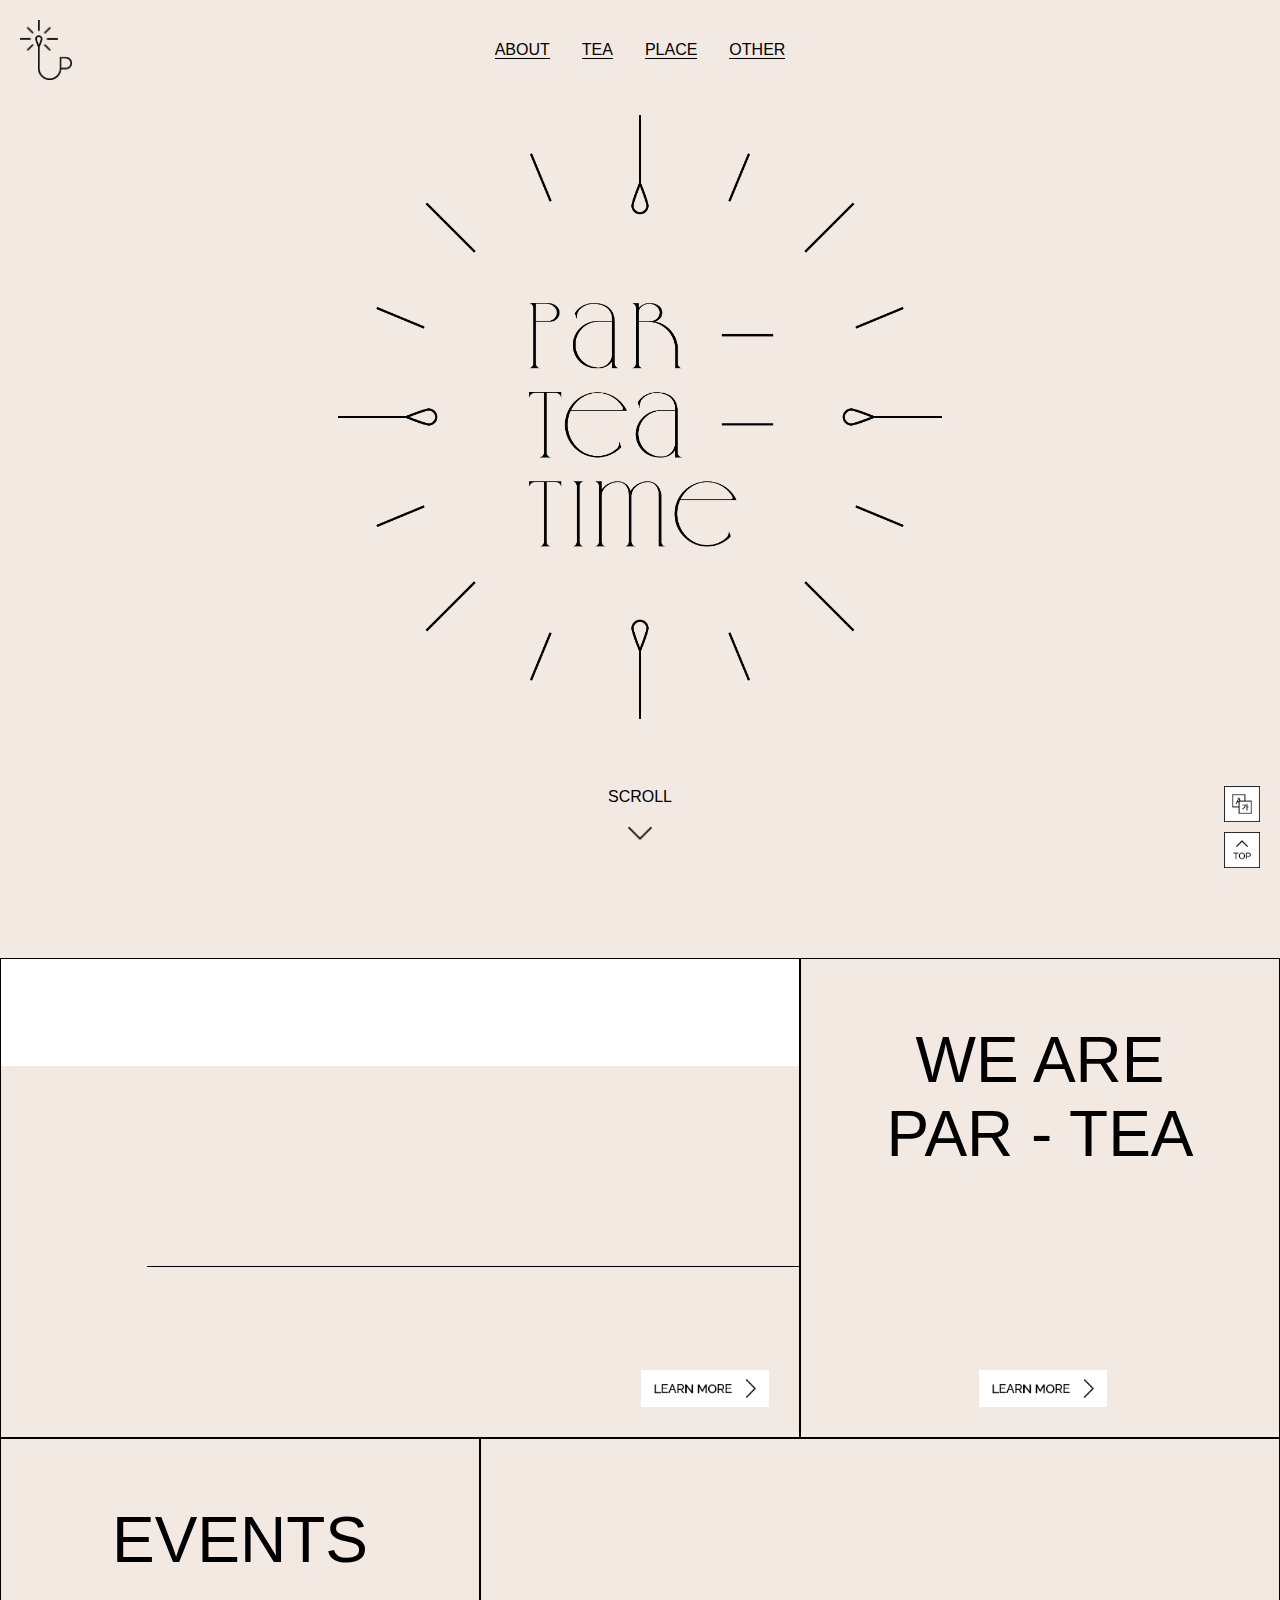
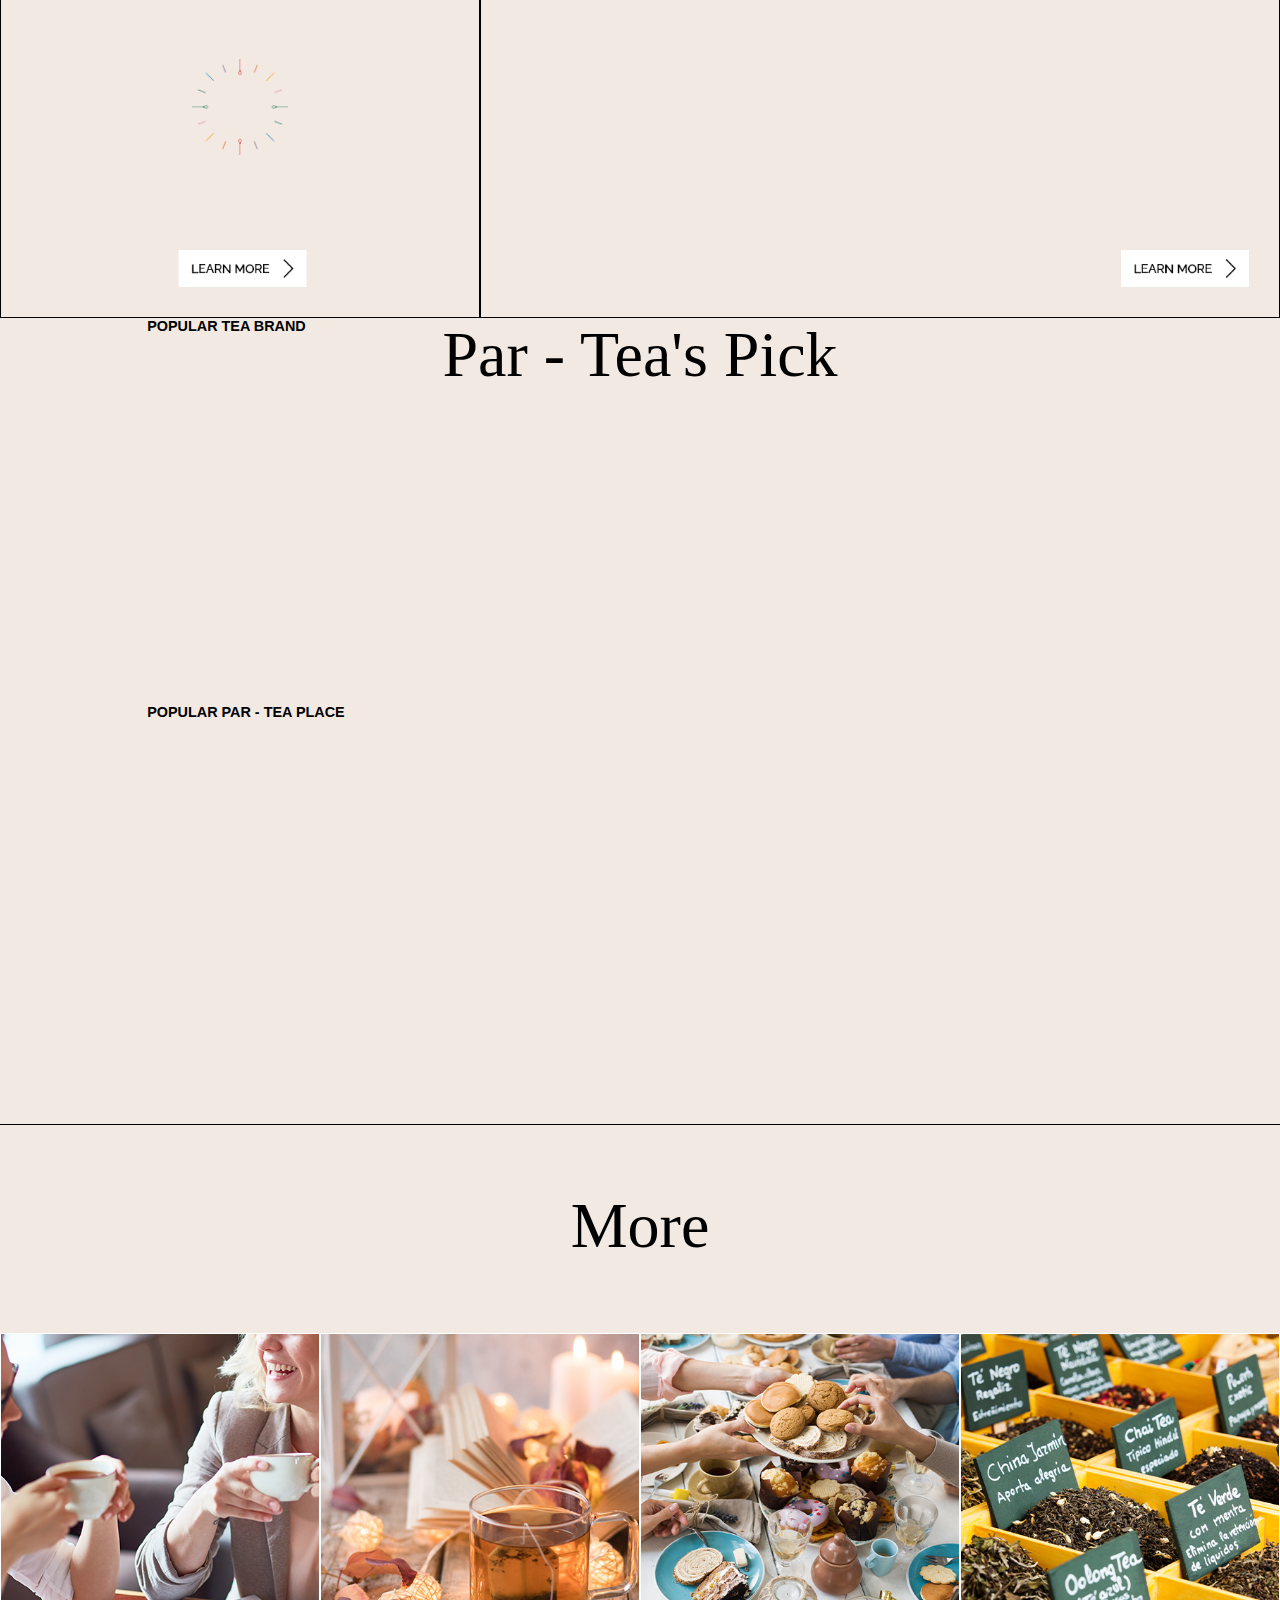
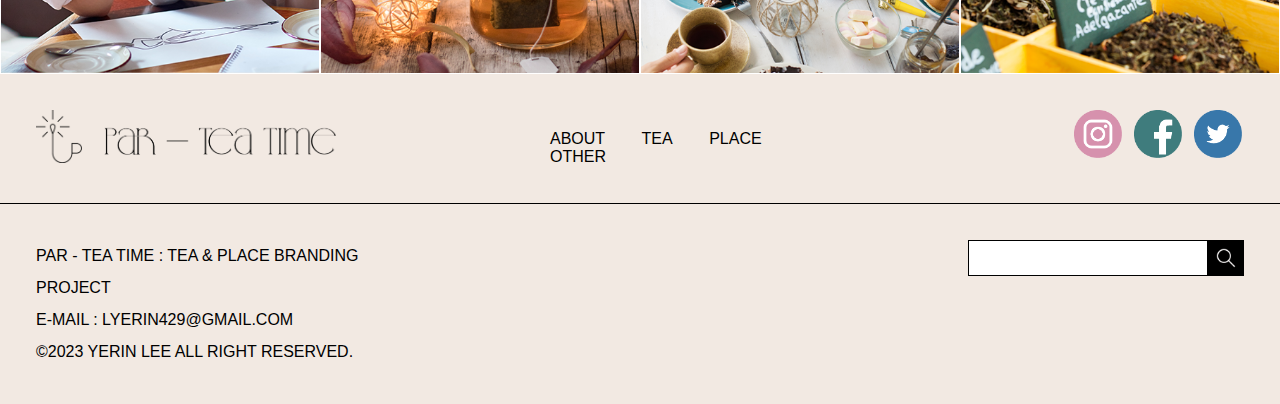
==== index.html @ ff9263ac "Add files via upload" ====
<!DOCTYPE html>
<html lang="en" class="no-js">
	<head>
		<meta charset="UTF-8" />
		<meta name="viewport" content="width=device-width, initial-scale=1">
		<title>PAR - TEA - TIME</title>
		<meta name="description" content="A smooth scrolling design with fixed sections." />
		<meta name="keywords" content="smooth scrolling, layout, frontend, css, javascript, web design" />
		<meta name="author" content="Codrops" />
		<link rel="shortcut icon" href="favicon.ico">
		<link rel="stylesheet" type="text/css" href="css/base.css" />
		<link href="https://unpkg.com/aos@2.3.1/dist/aos.css" rel="stylesheet"></link>
		<script src="https://unpkg.com/aos@2.3.1/dist/aos.js" type="text/javascript"></script>
		
	</head>
	<body>
		<main>
			<script> AOS.init(); </script>
			<div class="frame">
				<div class="frame__title"> 
					<a href="index.html"><img src="images/par-tea_logo.png" alt=""></a>
				</div>
				<nav class="frame__demos">
					<a class="frame__demos-item" href="index2.html">ABOUT</a>
					<a class="frame__demos-item" href="index3.html">TEA</a>
					<a class="frame__demos-item" href="index4.html">PLACE</a>
					<a class="frame__demos-item" href="index5.html">OTHER</a>
				</nav>
			</div>
			<section class="section section--intro">
				<img data-aos="fade"
				data-aos-duration="3000" class="section__title" src="images/par-tea_title.png" alt="">
				<div class="section__scroll">
					<p>SCROLL</p>
					<a href="#banner"><div id="scrollbtn"></div></a>
				</div>
				<div id="title_deco">
					<p data-aos="fade-right" data-aos-duration="1500" class="titlesub" id="sub1">PARTY NEEDS TEA</p>
					<p data-aos="fade-left" data-aos-duration="1500" class="titlesub" id="sub2">TEA NEEDS PARTY</p>
					<img class="title_effect" id="effect1" src="images/effect2.gif" alt="effect">
					<img class="title_effect" id="effect2" src="images/effect.gif" alt="effect">
				</div>
			</section>
			<section id="banner">
				<div class="banner" id="ban1">
					<div data-aos="fade-right" data-aos-duration="1200" id="title1"><p>BEST TEA<br>OF THIS YEAR</p></div>
					<a href="#"><img id="button1" src="images/btn_learn.png" alt=""></a>
				</div>
				<div class="banner" id="ban2">
					<p>WE ARE<br>PAR - TEA</p>
					<img id="effect" src="images/effect2.gif" alt="">
					<a href="#"><img id="button2" src="images/btn_learn.png" alt=""></a>
				</div>
				<div class="banner" id="ban3">
					<p>EVENTS</p>
					<img id="effect" src="images/effect.gif" alt="">
					<a href="#"><img id="button3" src="images/btn_learn.png" alt=""></a>
				</div>
				<div class="banner" id="ban4">
					<div data-aos="fade-right" data-aos-duration="1200" id="title1"><p>PAR - TEA PLACE<br>WORLDWIDE</p></div>
					<a href="#"><img id="button1" src="images/btn_learn.png" alt=""></a>
				</div>
				<div id="anibox">
					<p id="anileft">Life is like a cup of tea. where there is tea, there is hope. Life is like a cup of tea. where there is tea, there is hope. </p>
				</div>
			</section>
			<section id="pick">
				<h1>Par - Tea's Pick</h1>
				<h3>POPULAR TEA BRAND</h3>
				<div class="brand">
				<div data-aos="fade-right" data-aos-duration="1000" data-aos-delay="0" class="gallary" id="brand1">
					<a href="#"><img src="images/pick_img1.png" alt=""></a>
					<h5>RONNEFELDT</h5>
					<p>germany | BLACK TEA, GREEN TEA, ROOIBOS</p>
				</div>
				<div data-aos="fade-right" data-aos-duration="1000" data-aos-delay="100" class="gallary" id="brand2">
					<a href="#"><img src="images/pick_img2.png" alt=""></a>
					<h5>TWG</h5>
					<p>singapore | black tea, herbal tea</p>
				</div>
				<div data-aos="fade-right" data-aos-duration="1000" data-aos-delay="200" class="gallary" id="brand3">
					<a href="#"><img src="images/pick_img3.png" alt=""></a>
					<h5>Osulloc</h5>
					<p>south korea | green tea, oolong tea</p>
				</div>
				<div data-aos="fade-right" data-aos-duration="1000" data-aos-delay="300" class="gallary" id="brand4">
					<a href="#"><img src="images/pick_img4.png" alt=""></a>
					<h5>ahmad tea</h5>
					<p>england | black tea, herbal tea</p>
				</div>
			</div>
			<h3>POPULAR PAR - TEA PLACE</h3>
				<div class="brand">
				<div data-aos="fade-right" data-aos-duration="1000" data-aos-delay="400" class="gallary" id="brand1">
					<a href="#"><img src="images/pick_img5.png" alt=""></a>
					<h5>RONNEFELDT</h5>
					<p>germany | BLACK TEA, GREEN TEA, ROOIBOS</p>
				</div>
				<div data-aos="fade-right" data-aos-duration="1000" data-aos-delay="500" class="gallary" id="brand2">
					<a href="#"><img src="images/pick_img6.png" alt=""></a>
					<h5>TWG</h5>
					<p>singapore | black tea, herbal tea</p>
				</div>
				<div data-aos="fade-right" data-aos-duration="1000" data-aos-delay="600" class="gallary" id="brand3">
					<a href="#"><img src="images/pick_img7.png" alt=""></a>
					<h5>Osulloc</h5>
					<p>south korea | green tea, oolong tea</p>
				</div>
				<div data-aos="fade-right" data-aos-duration="1000" data-aos-delay="700" class="gallary" id="brand4">
					<a href="#"><img src="images/pick_img8.png" alt=""></a>
					<h5>ahmad tea</h5>
					<p>england | black tea, herbal tea</p>
				</div>
			</div>
			</section>
			<section id="more">
				<h1>More</h1>
				<div>
				<a href="index2.html"><div class="moremenu" id="more1"><p data-aos="fade-up" data-aos-duration="1000" data-aos-delay="0">ABOUT</p></div></a>
				<a href="index3.html"><div class="moremenu" id="more2"><p data-aos="fade-up" data-aos-duration="1000" data-aos-delay="100">TEA</p></div></a>
				<a href="index4.html"><div class="moremenu" id="more3"><p data-aos="fade-up" data-aos-duration="1000" data-aos-delay="200">PLACE</p></div></a>
				<a href="index5.html"><div class="moremenu" id="more4"><p data-aos="fade-up" data-aos-duration="1000" data-aos-delay="300">OTHER</p></div></a>
			</div>
			</section>
			<footer>	
				<div id="ftup">
				<a href="index.html"><div id="ftlogo"><img src="images/par-tea_ftlogo.png" alt=""></div></a>
				<div id="ftnav">
					<a class="frame__demos-item" href="index2.html">ABOUT</a>
					<a class="frame__demos-item" href="index3.html">TEA</a>
					<a class="frame__demos-item" href="index4.html">PLACE</a>
					<a class="frame__demos-item" href="index5.html">OTHER</a>
				</div>
				<div id="ftsns">
					<a href="#"><img src="images/par-tea_sns1.png" alt=""></a>
					<a href="#"><img src="images/par-tea_sns2.png" alt=""></a>
					<a href="#"><img src="images/par-tea_sns3.png" alt=""></a>
				</div>
				</div>
				<div id="ftdown">
						<p id="info">Par - tea time : tea & place branding project<br>
							e-mail : lyerin429@gmail.com<br>
							©2023 yerin lee All Right Reserved.</p>
					<div id="input">
						<a href="#"><img src="images/search_button.png" alt=""></a>
						<input type="text">

				</div>
			</footer>
			<div id="fixedbtn">
				<a href="#"><img src="images/button_fixed_lang.png" alt=""></a>
				<a href="#"><img src="images/button_fixed_top.png" alt=""></a>
			</div>
		</main>
		<script type="module" src="js/index.js"></script>
	</body>
</html>
---- css/base.css ----
*,
*::after,
*::before {
	box-sizing: border-box;
}

main{
	height: 1080px;
}
:root {
	font-size: 16px;
	--color-text: #000;
	--color-bg: #f2e9e2;
	--color-text-alt: hsl(1deg 69% 50%);
	--color-link: #000;
	--color-link-hover: #000;
	/* Column/item variables */
	--ratio: 1.3; 				/* image ratio */
	--grid-item-width: 32vw;	/* image width */
	--justify: space-between;	/* spread columns or center */
	--gap: 2.5vw;				/* column gap and margin for items */
	--rotation: 0deg;			/* section rotation */
	--radius: 0px;				/* image border radius */
	--offset: -30vh;			/* offset of even columns */
	/* content section */
	--radius-small: 4px; 		/* border radius of small images */
}

body {
	margin: 0;
	text-transform: uppercase;
	color: var(--color-text);
	background-color: var(--color-bg);
	font-family: Raleway, sans-serif;
	-webkit-font-smoothing: antialiased;
	-moz-osx-font-smoothing: grayscale;
}

.demo-2 {
	--color-bg: #df6a26;
    --color-text-alt: #eaa750;
	--ratio: 1;
	--grid-item-width: 23vw;
	--radius: 8px;
}
#fixedbtn{
	width: 36px;
	height: 84px;
	position: fixed;
	bottom: 36px;
	right: 20px;
}
#fixedbtn img{
	width: 36px;
	margin-top: 6px;
}

/* Page Loader */
.js .loading::before,
.js .loading::after {
	content: '';
	position: fixed;
	z-index: 1000;
}

.js .loading::before {
	top: 0;
	left: 0;
	width: 100%;
	height: 100%;
	background: var(--color-bg);
}

.js .loading::after {
	top: 50%;
	left: 50%;
	width: 60px;
	height: 60px;
	margin: -30px 0 0 -30px;
	border-radius: 50%;
	opacity: 0.4;
	background: var(--color-link);
	animation: loaderAnim 0.7s linear infinite alternate forwards;

}

@keyframes loaderAnim {
	to {
		opacity: 1;
		transform: scale3d(0.5,0.5,1);
	}
}

a {
	text-decoration: none;
	color: var(--color-link);
	outline: none;
	cursor: pointer;
}

a:hover {
	color: var(--color-link-hover);
	outline: none;
}

/* Better focus styles from https://developer.mozilla.org/en-US/docs/Web/CSS/:focus-visible */
a:focus {
	/* Provide a fallback style for browsers
	 that don't support :focus-visible */
	outline: none;
	background: lightgrey;
}

a:focus:not(:focus-visible) {
	/* Remove the focus indicator on mouse-focus for browsers
	 that do support :focus-visible */
	background: transparent;
}

a:focus-visible {
	/* Draw a very noticeable focus style for
	 keyboard-focus on browsers that do support
	 :focus-visible */
	outline: 2px solid red;
	background: transparent;
}

.unbutton {
	background: none;
	border: 0;
	padding: 0;
	margin: 0;
	font: inherit;
	cursor: pointer;
}

.unbutton:focus {
	outline: none;
}

.frame {
	width: 100%;
	line-height: 1.2;
	font-size: 1rem;
	color: var(--color-title);
	padding: 1rem;
	display: grid;
	grid-template-columns: auto auto;
	grid-template-areas: 'title prev' 'nav nav' 'sponsor sponsor';
	grid-gap: 1rem;
	z-index: 100;
	background: #f2e9e2;
	position: fixed;
}

.frame a:not(.frame__title-back),
.row + p a {
	white-space: nowrap;
	overflow: hidden;
	position: relative;
}

.frame__demos a:not(.frame__title-back)::before,
.row + p a::before {
	content: '';
	height: 1px;
	width: 100%;
	background: currentColor;
	position: absolute;
	top: 90%;
	transition: transform 0.3s;
	transform-origin: 0% 50%;
}

.frame__demos a:not(.frame__title-back):hover::before,
.row + p a:hover::before {
	transform: scaleX(0);
	transform-origin: 100% 50%;
}

.frame__title {
	width: 52px;
	height: 60px;
	grid-area: title;
	display: block;
	white-space: nowrap;
}
.frame__title img{
	width: 52px;
	height: 60px;
}

.frame__title-main {
	font-size: 1rem;
	margin: 0;
	font-weight: normal;
}

.frame__title-back {
	position: relative;
	display: flex;
	align-items: flex-end;
}

.frame__title-back span {
	display: none;
}

.frame__title-back svg {
	fill: currentColor;
}

.frame__prev {
	justify-self: end;
	grid-area: prev;
	float: right;
}

.frame__demos {
	grid-area: nav;
	display: flex;
	flex-wrap: wrap;
	justify-self: stretch;
	justify-content: space-between;
}


.frame__demos-item {
	grid-row: 2;
	margin: 0 16px;
	text-decoration: none;
}

.frame__demos-item:hover{
	font-weight:600;
}

.section {
	line-height: 1;
	position: static;
    top: 0;
    z-index: 4;
    width: 100%;
    min-height: 100vh;
    background: var(--color-bg);
}
.section__scroll{
	font-size: 16px;
}
#scrollbtn{
	width: 24px;
	height:24px;
	margin: 0 auto;
	background:url(../images/icon_arrow_bottom.png);
	background-size:cover;
}
#scrollbtn:hover{
	background:url(../images/scroll.gif);
	background-size:cover;
}

.section--intro {
	height: 100vh;
	display: flex;
	flex-direction: column;
	align-items: center;
	text-align: center;
	justify-content: center;
	padding: 8rem 0 2rem;
	cursor: default;
}

.section__title {
	width: 26em;
	margin: -4vh 0 6vh;
}

.section__title--medium {
	font-size: clamp(1.5rem,12vw,9rem);
}

.titlesub{
	position: absolute;
	font-size: 16px;
}
#sub1{
	top: 43.5%;
	left: 186px;
}
#sub2{
	top: 43.5%;
	right: 186px;
}
.title_effect{
	position: absolute;
	width: 160px;
}
#effect1{
	top: 70%;
	left: 92px;
}
#effect2{
	bottom: 70%;
	right: 92px;
}
.banner{
	height: 30em;
	border: 1px solid black;
}
#ban1{
	width: 62.5%;
	background:url("../images/banner1.jpg") no-repeat;
	background-size: cover;
	float: left;
	overflow: hidden;
	position: relative;
}
#ban1 p{
	margin: 0;
}
#button1{
	width: 8rem;
	position:absolute;
	bottom: 30px;
	right: 30px;
}
#title1{
	padding: 3%;
	font-size: 4rem;
	font-weight: 200;
	background: rgba(255,255,255,0.8);
	position: absolute;
	padding-left: 30px;
}
#ban2{
	width: 37.5%;
	background:#f2e9e2;
	float: right;
	border-collapse: collapse;
	display: flex;
    justify-content: center;
	position:relative;
}
#ban2 p{
	font-size: 4rem;
	font-weight: 200;
	text-align: center;
}
#ban2 #effect{
	width: 6rem;
	height: 6rem;
    position: absolute;
	top: 240px;
}
#button2{
	width: 8rem;
	position:absolute;
	bottom: 30px;
	transform: translate(-168%, 0%);
}
#ban3{
	width: 37.5%;
	background:#f2e9e2;
	float: left;
	border-collapse: collapse;
	display: flex;
    justify-content: center;
	position:relative;
}
#ban3 p{
	font-size: 4rem;
	font-weight: 200;
	text-align: center;
}
#ban3 #effect{
	width: 6rem;
	height: 6rem;
    position: absolute;
	top: 220px;
}
#button3{
	width: 8rem;
	position:absolute;
	bottom: 30px;
	transform: translate(-148%, 0%);
}
#ban4{
	width: 62.5%;
	background:url("../images/banner2.jpg") no-repeat;
	background-size: cover;
	float: right;
	overflow: hidden;
	position: relative;
}
#ban4 p{
	margin: 0;
}

#anibox{
	width:100%;
	white-space:nowrap;
	display:block;
	background: white;
}
#anileft{
	display: flex;
      flex: 0 0 auto;
	height: 108px;
	overflow: hidden;
	font-size: 3.6rem;
	font-weight: 200;
	text-align: left;
	animation-name: marquee;
    animation-duration: 10s;
    animation-iteration-count: infinite;
    animation-timing-function: linear;
    animation-direction: normal;
	padding:20px 0 20px 0;
}
#pick{
	width: 77%;
	margin: 0 auto;
	margin-bottom:3rem;
}
h1{
	width: 100%;
	margin: 0 auto;
	height:144px;
	border-bottom: 1px solid black;
	text-transform: none;
	font-family: "GENTO DREAM";
	font-size: 4rem;
	font-weight: 200;
	text-align: center;
}

#pick h3, h5{
	font-size: 0.9rem;
	font-weight:600;
}

.brand h5{
	margin-top:12px;
	margin-bottom:6px;
}

#pick div p{
	font-size: 0.4rem;
	font-weight:300;
	margin-bottom:24px;
}

.brand{
	display: flex;
	flex-wrap: wrap;
	justify-self: stretch;
	justify-content: space-between;
}
.brand div{
	float:left;
}

.brand img{
	width:19rem;
}
#more{
	width: 100%;
	margin: 0 auto;
	border-top:1px solid black;
}
#more>h1{
	width:77%;
	border:none;
	margin-top:4rem;
}
.moremenu{
	width:25%;
	padding:7%;
	float:left;
	margin: 0 auto;
	border: 1px solid white;
	display: flex;
    justify-content: center;
}
.moremenu p{
	height:64px;
	padding: 1% 6%;
	font-size: 3rem;
	font-weight: 200;
	text-align: center;
	color:white;
	background: rgb(0,0,0);
}

#more1{
	background:url("../images/more_img1.png");
	background-size:cover;
}
#more1:hover{
	background:url("../images/more_img1_hover.png");
	background-size:cover;
	background-color:#f2e9e2;
	color:black;
}
#more2{
	background:url("../images/more_img2.png");
	background-size:cover;
}
#more2:hover{
	background:url("../images/more_img2_hover.png");
	background-size:cover;
}
#more3{
	background:url("../images/more_img3.png");
	background-size:cover;
}
#more3:hover{
	background:url("../images/more_img3_hover.png");
	background-size:cover;
}
#more4{
	background:url("../images/more_img4.png");
	background-size:cover;
}
#more4:hover{
	background:url("../images/more_img4_hover.png");
	background-size:cover;
}

footer{
	width:100%;
}

#ftlogo{
	width: 300px;
	float:left;
}

#ftlogo img{
	width:100%;
}

#ftnav{
	width:330px;
	float:left;
	padding-top:20px;
}
#ftnav a:hover{
	font-weight:600;
}

#ftsns{
	width:182px;
	float:right;
}

#ftsns img{
	width:48px;
	float:left;
	margin-left:12px;
}
#ftup, #ftdown{
	width:100%;
	height:50%;
	padding:36px;
	grid-area: nav;
	display: flex;
	flex-wrap: wrap;
	justify-self: stretch;
	justify-content: space-between;
}

#ftdown{
	border-top: 1px solid black;
}
#info{
	width:400px;
	float:left;
	margin:0;
	font-size: 16px;
	line-height:32px;
}
#input{
	float:right;
}

input{
	width:240px;
	height:36px;
	float:right;
	border-radius: 0;
	border: 1px solid black;
}

#input img{
	width:36px;
	float:right;
}


@keyframes marquee {
	0% {
	  margin-left: 0%;
	  width:-100%;
	}
  
	100% {
	  margin-left: -106%;
	  width:-100%;
	}
  }

@media screen and (min-width: 53em) {
	.frame {
		grid-template-columns: 15% 15% 1fr 15% 15%;
		grid-template-rows: auto;
		padding: 20px;
		grid-template-areas: 'title prev nav sponsor sponsor';
		justify-content: start;
		grid-gap: 0rem;
		align-items: center;
		justify-items: start;
	}
	.frame__prev {
		justify-self: start;
	}
	.frame__demos {
		text-align: center;
		justify-self: center;
	}
	.section {
		font-size: 1.45rem;
	}
}

@media screen and (max-width: 80em) {
	#title_deco {
		display:none;
	}
}

@media screen and (max-height: 800px) {
	.section__title {
		width: 13em;
	}
}

@media screen and (max-width: 879px){
	#ftsns{
		margin-top:24px;
	}
}
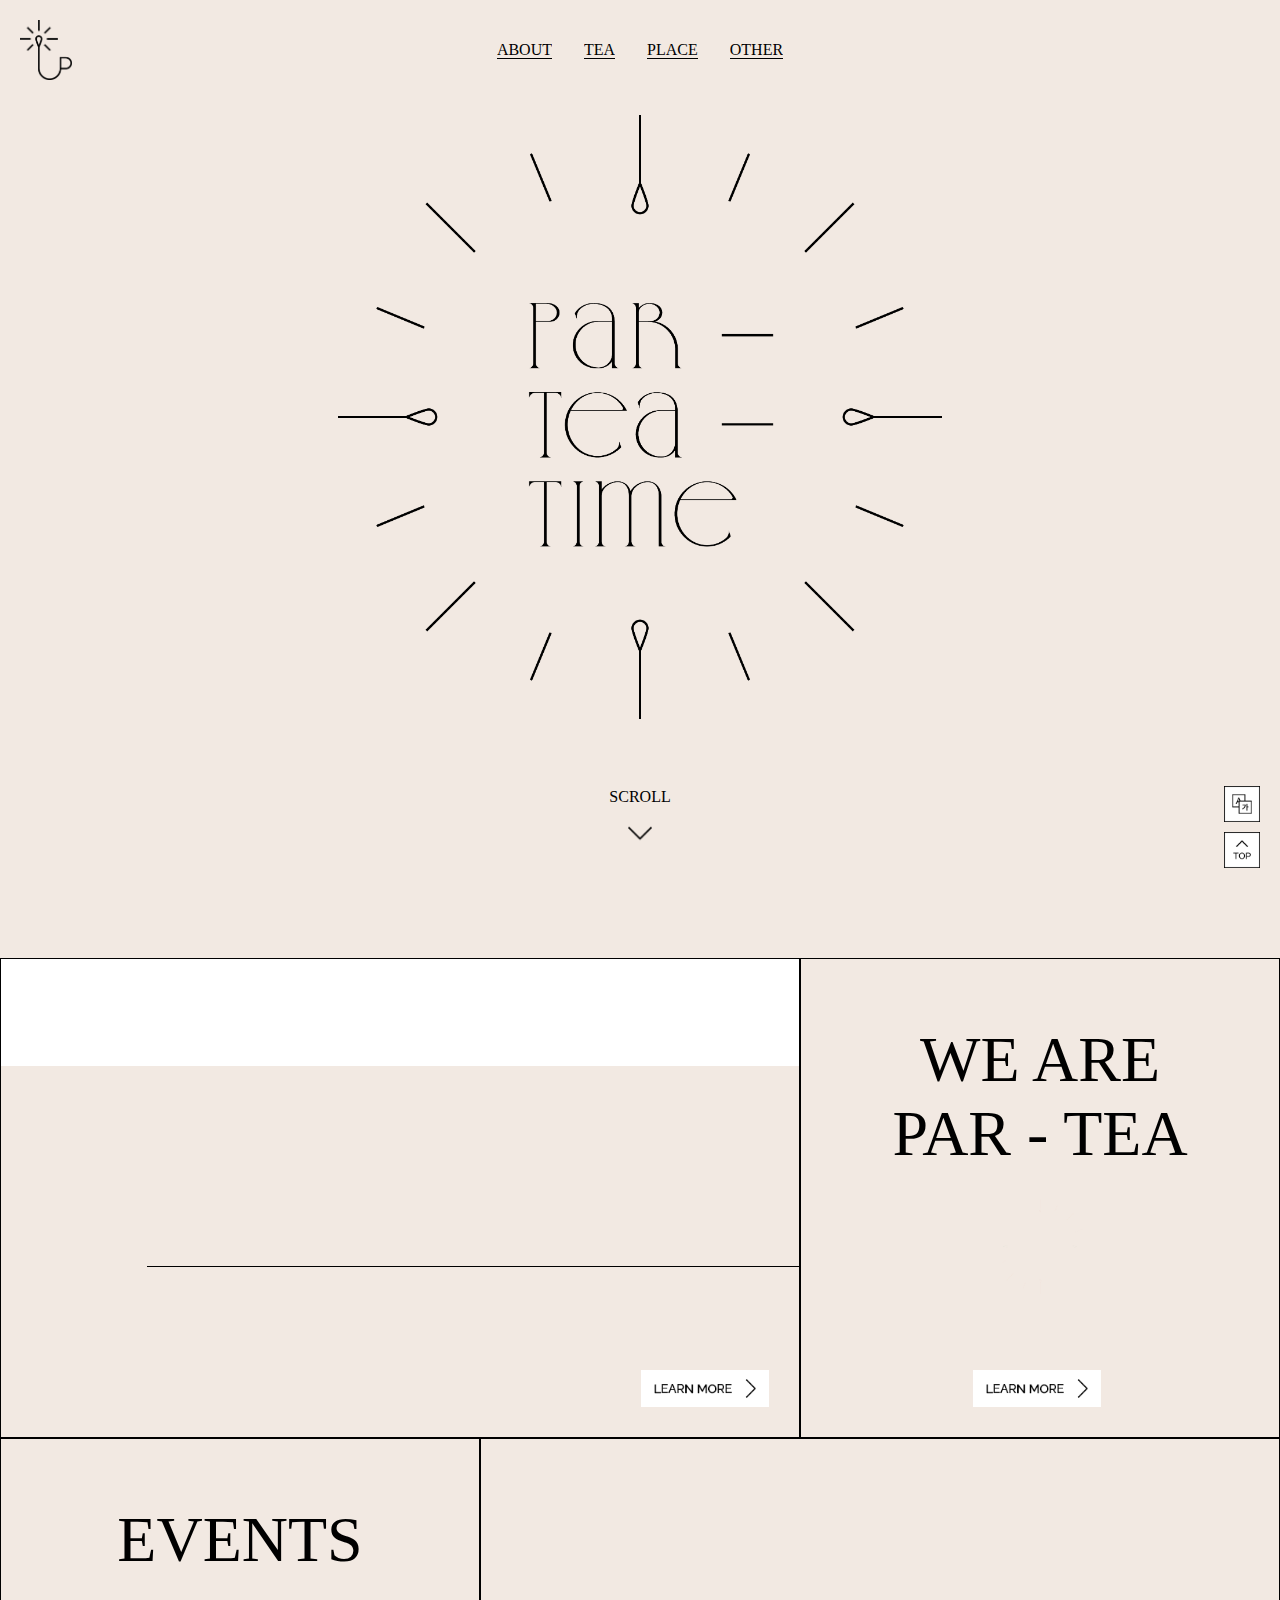
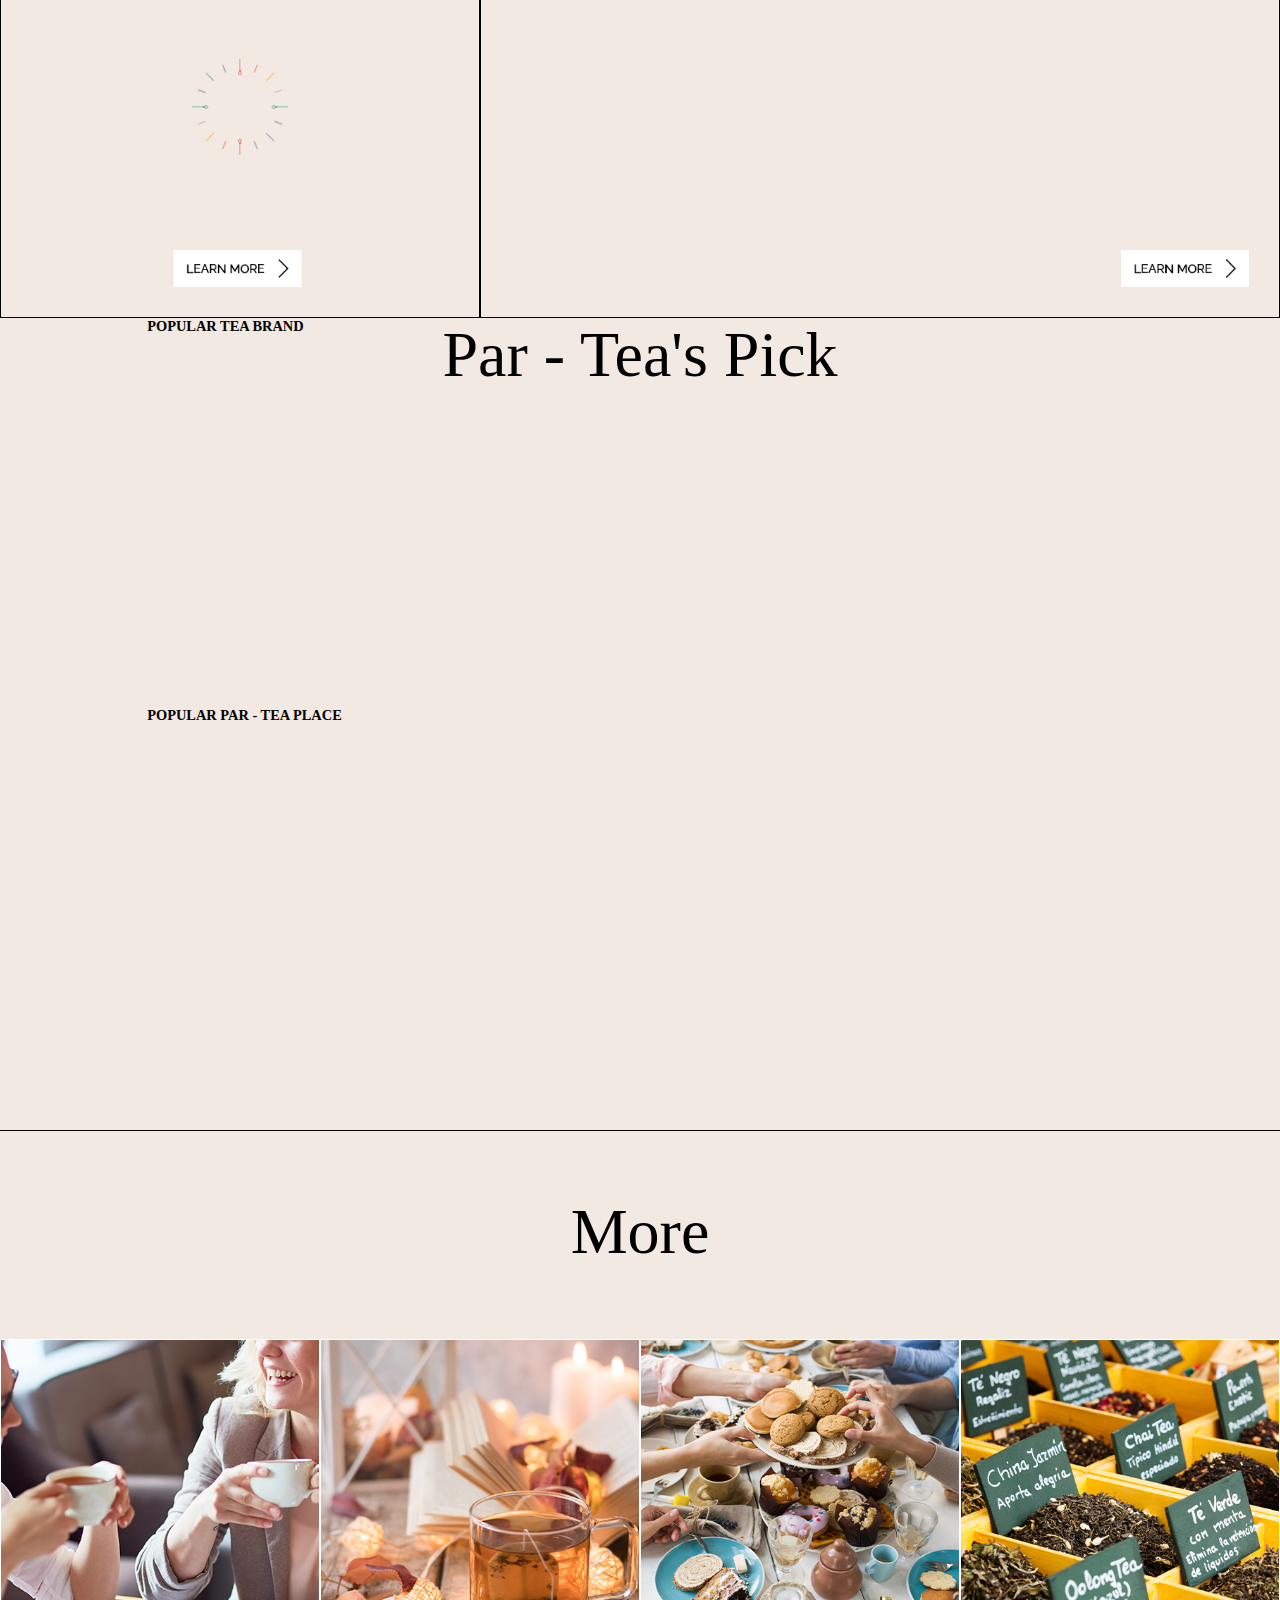
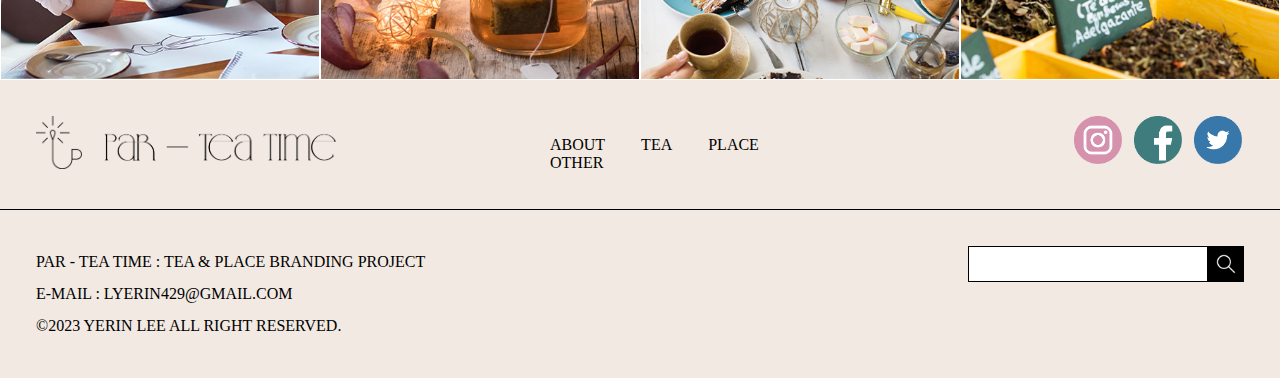
==== commit 67b773fd: "Add files via upload" ====
--- a/index.html
+++ b/index.html
@@ -22,9 +22,9 @@
 				</div>
 				<nav class="frame__demos">
 					<a class="frame__demos-item" href="index2.html">ABOUT</a>
-					<a class="frame__demos-item" href="index3.html">TEA</a>
-					<a class="frame__demos-item" href="index4.html">PLACE</a>
-					<a class="frame__demos-item" href="index5.html">OTHER</a>
+					<a class="frame__demos-item" href="#">TEA</a>
+					<a class="frame__demos-item" href="#">PLACE</a>
+					<a class="frame__demos-item" href="#">OTHER</a>
 				</nav>
 			</div>
 			<section class="section section--intro">
@@ -117,9 +117,9 @@
 				<h1>More</h1>
 				<div>
 				<a href="index2.html"><div class="moremenu" id="more1"><p data-aos="fade-up" data-aos-duration="1000" data-aos-delay="0">ABOUT</p></div></a>
-				<a href="index3.html"><div class="moremenu" id="more2"><p data-aos="fade-up" data-aos-duration="1000" data-aos-delay="100">TEA</p></div></a>
-				<a href="index4.html"><div class="moremenu" id="more3"><p data-aos="fade-up" data-aos-duration="1000" data-aos-delay="200">PLACE</p></div></a>
-				<a href="index5.html"><div class="moremenu" id="more4"><p data-aos="fade-up" data-aos-duration="1000" data-aos-delay="300">OTHER</p></div></a>
+				<a href="#"><div class="moremenu" id="more2"><p data-aos="fade-up" data-aos-duration="1000" data-aos-delay="100">TEA</p></div></a>
+				<a href="#"><div class="moremenu" id="more3"><p data-aos="fade-up" data-aos-duration="1000" data-aos-delay="200">PLACE</p></div></a>
+				<a href="#"><div class="moremenu" id="more4"><p data-aos="fade-up" data-aos-duration="1000" data-aos-delay="300">OTHER</p></div></a>
 			</div>
 			</section>
 			<footer>	
@@ -127,9 +127,9 @@
 				<a href="index.html"><div id="ftlogo"><img src="images/par-tea_ftlogo.png" alt=""></div></a>
 				<div id="ftnav">
 					<a class="frame__demos-item" href="index2.html">ABOUT</a>
-					<a class="frame__demos-item" href="index3.html">TEA</a>
-					<a class="frame__demos-item" href="index4.html">PLACE</a>
-					<a class="frame__demos-item" href="index5.html">OTHER</a>
+					<a class="frame__demos-item" href="#">TEA</a>
+					<a class="frame__demos-item" href="#">PLACE</a>
+					<a class="frame__demos-item" href="#">OTHER</a>
 				</div>
 				<div id="ftsns">
 					<a href="#"><img src="images/par-tea_sns1.png" alt=""></a>
--- a/css/base.css
+++ b/css/base.css
@@ -31,7 +31,7 @@
 	text-transform: uppercase;
 	color: var(--color-text);
 	background-color: var(--color-bg);
-	font-family: Raleway, sans-serif;
+	font-family: 'Raleway';
 	-webkit-font-smoothing: antialiased;
 	-moz-osx-font-smoothing: grayscale;
 }
@@ -428,7 +428,7 @@
 	height:144px;
 	border-bottom: 1px solid black;
 	text-transform: none;
-	font-family: "GENTO DREAM";
+	font-family: 'GENTO DREAM';
 	font-size: 4rem;
 	font-weight: 200;
 	text-align: center;
@@ -597,7 +597,14 @@
 	float:right;
 }
 
-
+@font-face {
+    font-family: 'GENTO DREAM';
+    src: url('../fonts/GENTO\ DREAM.ttf') format('truetype');
+}
+@font-face {
+    font-family: 'Raleway';
+    src: url('../fonts/Raleway-Light.ttf') format('truetype');
+}
 @keyframes marquee {
 	0% {
 	  margin-left: 0%;
